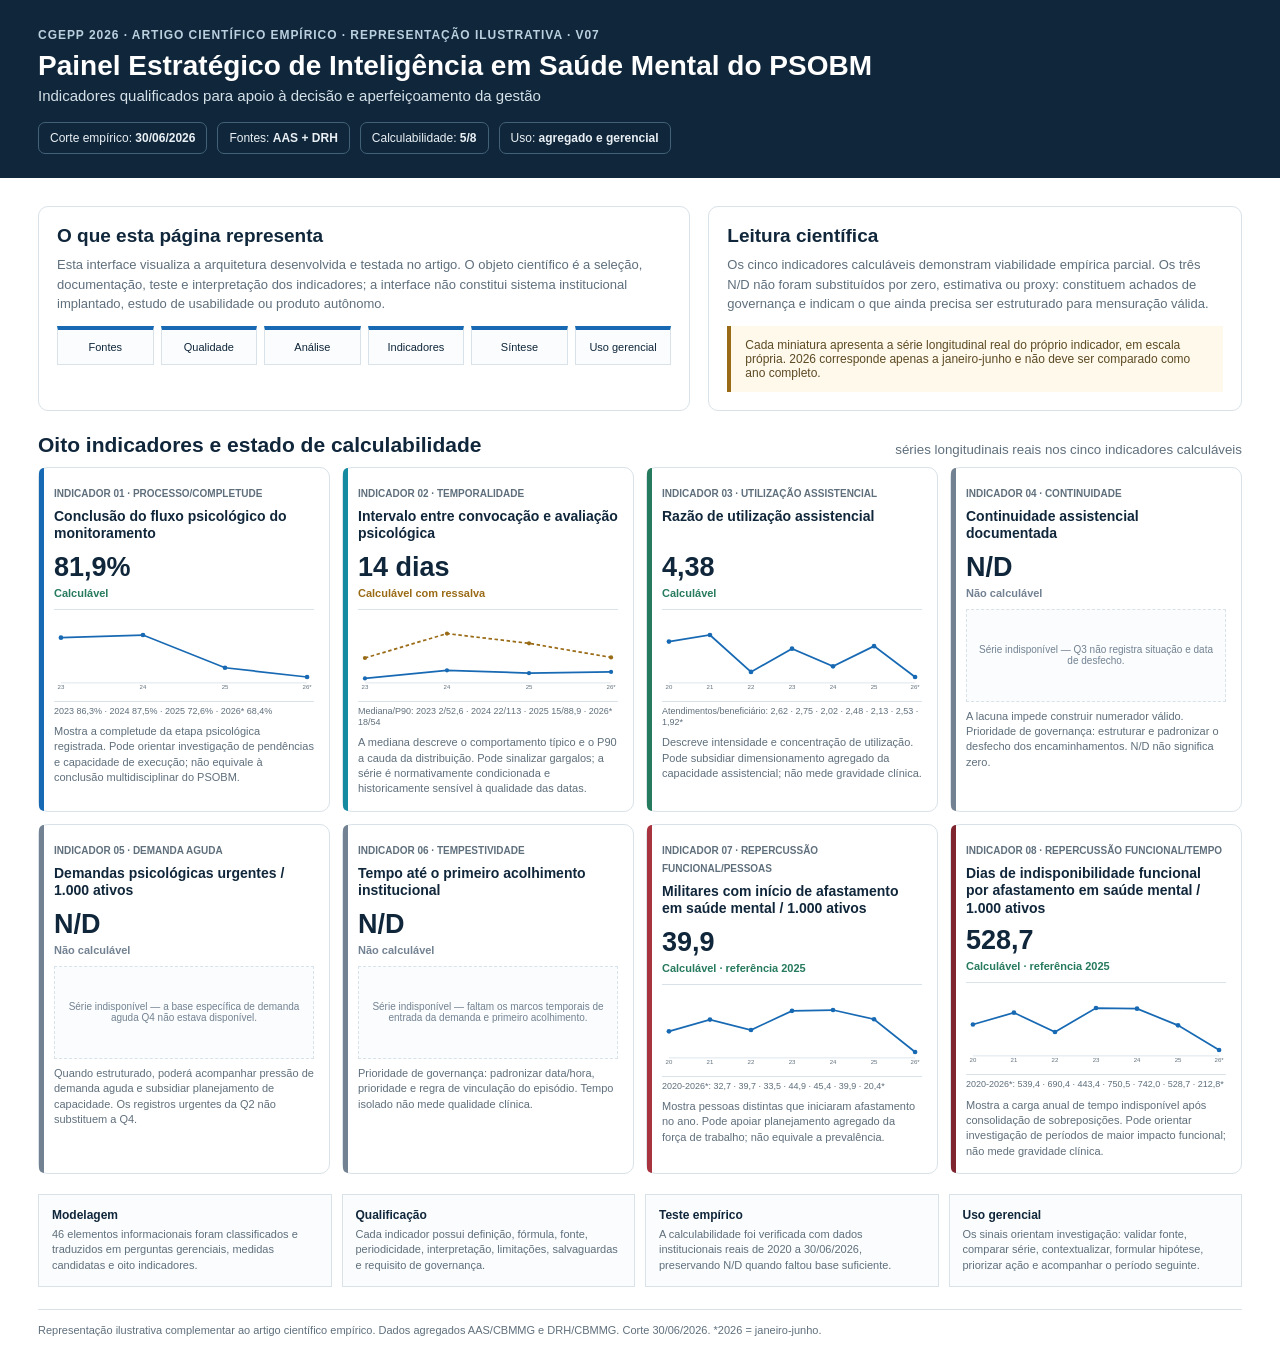
==== v070.html @ f8044063 "Atualiza painel para V07 com séries longitudinais nos cards" ====
<!doctype html>
<html lang="pt-BR">
<head>
<meta charset="utf-8">
<meta name="viewport" content="width=device-width,initial-scale=1">
<meta name="description" content="Representação ilustrativa da modelagem de indicadores qualificados do artigo científico empírico sobre saúde mental do PSOBM.">
<title>Representação ilustrativa - Indicadores qualificados do PSOBM</title>
<style>
:root{--ink:#10263a;--muted:#5f6f7c;--line:#d9e2e8;--bg:#f5f7f9;--card:#fff;--blue:#1769b3;--teal:#168aa1;--green:#267a5d;--red:#a7343f;--burg:#7f2530;--gray:#738292;--amber:#9a6b16}
*{box-sizing:border-box}body{margin:0;font-family:Arial,Helvetica,sans-serif;background:var(--bg);color:#17212b}.wrap{max-width:1580px;margin:0 auto;background:#fff;min-height:100vh}.head{background:var(--ink);color:#fff;padding:28px 38px 24px}.eyebrow{font-size:12px;letter-spacing:.08em;text-transform:uppercase;color:#bad0df;font-weight:700}.head h1{font-size:28px;line-height:1.15;margin:8px 0 5px}.head p{margin:0;color:#d5e1e9;font-size:15px}.meta{display:flex;gap:10px;flex-wrap:wrap;margin-top:18px}.meta span{border:1px solid #426177;border-radius:7px;padding:8px 11px;font-size:12px;color:#e9f0f5}.body{padding:28px 38px 34px}.intro{display:grid;grid-template-columns:1.1fr .9fr;gap:18px;margin-bottom:22px}.box{border:1px solid var(--line);background:#fff;border-radius:10px;padding:18px}.box h2{margin:0 0 8px;color:var(--ink);font-size:19px}.box p{margin:0;color:var(--muted);font-size:13px;line-height:1.5}.flow{display:grid;grid-template-columns:repeat(6,1fr);gap:7px;margin-top:12px}.flow span{border:1px solid var(--line);border-top:4px solid var(--blue);padding:11px 8px;text-align:center;font-size:11px;color:var(--ink);background:#fafcfd}.note{border-left:4px solid var(--amber);background:#fff9ec;padding:12px 14px;font-size:12px;color:#5c4a23;margin-top:12px}.subhead{display:flex;justify-content:space-between;align-items:end;gap:15px;margin:20px 0 10px}.subhead h2{margin:0;font-size:21px;color:var(--ink)}.subhead small{color:var(--muted)}.kpis{display:grid;grid-template-columns:repeat(4,1fr);gap:12px}.kpi{position:relative;border:1px solid var(--line);background:var(--card);border-radius:10px;padding:15px 15px 14px;min-height:305px}.kpi:before{content:"";position:absolute;left:0;top:0;bottom:0;width:5px;border-radius:10px 0 0 10px;background:var(--accent)}.code{font-size:10px;font-weight:700;color:var(--muted)}.kpi h3{font-size:14px;line-height:1.25;color:var(--ink);margin:7px 0 8px;min-height:36px}.value{font-size:27px;font-weight:700;color:var(--ink)}.status{font-size:11px;font-weight:700;margin-top:4px}.ok{color:var(--green)}.res{color:var(--amber)}.nd{color:var(--gray)}.kpi p{font-size:11px;color:var(--muted);line-height:1.4;margin:7px 0 0}.mini{height:93px;margin:10px 0 4px;border-top:1px solid var(--line);border-bottom:1px solid var(--line);padding:7px 0 3px}.mini svg{width:100%;height:78px;display:block}.chart-note{font-size:9px;color:var(--muted);line-height:1.25}.ndbox{height:93px;margin:10px 0 4px;border:1px dashed var(--line);display:flex;align-items:center;justify-content:center;text-align:center;padding:10px;font-size:10px;color:var(--gray);background:#fafcfd}.method{margin-top:20px;display:grid;grid-template-columns:repeat(4,1fr);gap:10px}.method article{border:1px solid var(--line);background:#fafcfd;padding:13px}.method b{display:block;color:var(--ink);font-size:12px}.method p{font-size:11px;color:var(--muted);margin:5px 0 0;line-height:1.4}.footer{margin-top:22px;border-top:1px solid var(--line);padding-top:14px;font-size:11px;color:var(--muted)}
@media(max-width:1100px){.kpis{grid-template-columns:repeat(2,1fr)}}
@media(max-width:900px){.intro{grid-template-columns:1fr}.flow{grid-template-columns:repeat(2,1fr)}.method{grid-template-columns:1fr 1fr}}
@media(max-width:560px){.head,.body{padding-left:18px;padding-right:18px}.kpis,.method{grid-template-columns:1fr}.flow{grid-template-columns:1fr}}
</style>
</head>
<body>
<div class="wrap">
<header class="head">
<div class="eyebrow">CGEPP 2026 · Artigo científico empírico · representação ilustrativa · V07</div>
<h1>Painel Estratégico de Inteligência em Saúde Mental do PSOBM</h1>
<p>Indicadores qualificados para apoio à decisão e aperfeiçoamento da gestão</p>
<div class="meta"><span>Corte empírico: <b>30/06/2026</b></span><span>Fontes: <b>AAS + DRH</b></span><span>Calculabilidade: <b>5/8</b></span><span>Uso: <b>agregado e gerencial</b></span></div>
</header>
<main class="body">
<section class="intro">
<div class="box"><h2>O que esta página representa</h2><p>Esta interface visualiza a arquitetura desenvolvida e testada no artigo. O objeto científico é a seleção, documentação, teste e interpretação dos indicadores; a interface não constitui sistema institucional implantado, estudo de usabilidade ou produto autônomo.</p><div class="flow"><span>Fontes</span><span>Qualidade</span><span>Análise</span><span>Indicadores</span><span>Síntese</span><span>Uso gerencial</span></div></div>
<div class="box"><h2>Leitura científica</h2><p>Os cinco indicadores calculáveis demonstram viabilidade empírica parcial. Os três N/D não foram substituídos por zero, estimativa ou proxy: constituem achados de governança e indicam o que ainda precisa ser estruturado para mensuração válida.</p><div class="note">Cada miniatura apresenta a série longitudinal real do próprio indicador, em escala própria. 2026 corresponde apenas a janeiro-junho e não deve ser comparado como ano completo.</div></div>
</section>
<div class="subhead"><h2>Oito indicadores e estado de calculabilidade</h2><small>séries longitudinais reais nos cinco indicadores calculáveis</small></div>
<section class="kpis">
<article class="kpi" style="--accent:var(--blue)"><span class="code">INDICADOR 01 · PROCESSO/COMPLETUDE</span><h3>Conclusão do fluxo psicológico do monitoramento</h3><div class="value">81,9%</div><div class="status ok">Calculável</div><div class="mini" id="c1"></div><div class="chart-note">2023 86,3% · 2024 87,5% · 2025 72,6% · 2026* 68,4%</div><p>Mostra a completude da etapa psicológica registrada. Pode orientar investigação de pendências e capacidade de execução; não equivale à conclusão multidisciplinar do PSOBM.</p></article>
<article class="kpi" style="--accent:var(--teal)"><span class="code">INDICADOR 02 · TEMPORALIDADE</span><h3>Intervalo entre convocação e avaliação psicológica</h3><div class="value">14 dias</div><div class="status res">Calculável com ressalva</div><div class="mini" id="c2"></div><div class="chart-note">Mediana/P90: 2023 2/52,6 · 2024 22/113 · 2025 15/88,9 · 2026* 18/54</div><p>A mediana descreve o comportamento típico e o P90 a cauda da distribuição. Pode sinalizar gargalos; a série é normativamente condicionada e historicamente sensível à qualidade das datas.</p></article>
<article class="kpi" style="--accent:var(--green)"><span class="code">INDICADOR 03 · UTILIZAÇÃO ASSISTENCIAL</span><h3>Razão de utilização assistencial</h3><div class="value">4,38</div><div class="status ok">Calculável</div><div class="mini" id="c3"></div><div class="chart-note">Atendimentos/beneficiário: 2,62 · 2,75 · 2,02 · 2,48 · 2,13 · 2,53 · 1,92*</div><p>Descreve intensidade e concentração de utilização. Pode subsidiar dimensionamento agregado da capacidade assistencial; não mede gravidade clínica.</p></article>
<article class="kpi" style="--accent:var(--gray)"><span class="code">INDICADOR 04 · CONTINUIDADE</span><h3>Continuidade assistencial documentada</h3><div class="value">N/D</div><div class="status nd">Não calculável</div><div class="ndbox">Série indisponível — Q3 não registra situação e data de desfecho.</div><p>A lacuna impede construir numerador válido. Prioridade de governança: estruturar e padronizar o desfecho dos encaminhamentos. N/D não significa zero.</p></article>
<article class="kpi" style="--accent:var(--gray)"><span class="code">INDICADOR 05 · DEMANDA AGUDA</span><h3>Demandas psicológicas urgentes / 1.000 ativos</h3><div class="value">N/D</div><div class="status nd">Não calculável</div><div class="ndbox">Série indisponível — a base específica de demanda aguda Q4 não estava disponível.</div><p>Quando estruturado, poderá acompanhar pressão de demanda aguda e subsidiar planejamento de capacidade. Os registros urgentes da Q2 não substituem a Q4.</p></article>
<article class="kpi" style="--accent:var(--gray)"><span class="code">INDICADOR 06 · TEMPESTIVIDADE</span><h3>Tempo até o primeiro acolhimento institucional</h3><div class="value">N/D</div><div class="status nd">Não calculável</div><div class="ndbox">Série indisponível — faltam os marcos temporais de entrada da demanda e primeiro acolhimento.</div><p>Prioridade de governança: padronizar data/hora, prioridade e regra de vinculação do episódio. Tempo isolado não mede qualidade clínica.</p></article>
<article class="kpi" style="--accent:var(--red)"><span class="code">INDICADOR 07 · REPERCUSSÃO FUNCIONAL/PESSOAS</span><h3>Militares com início de afastamento em saúde mental / 1.000 ativos</h3><div class="value">39,9</div><div class="status ok">Calculável · referência 2025</div><div class="mini" id="c7"></div><div class="chart-note">2020-2026*: 32,7 · 39,7 · 33,5 · 44,9 · 45,4 · 39,9 · 20,4*</div><p>Mostra pessoas distintas que iniciaram afastamento no ano. Pode apoiar planejamento agregado da força de trabalho; não equivale a prevalência.</p></article>
<article class="kpi" style="--accent:var(--burg)"><span class="code">INDICADOR 08 · REPERCUSSÃO FUNCIONAL/TEMPO</span><h3>Dias de indisponibilidade funcional por afastamento em saúde mental / 1.000 ativos</h3><div class="value">528,7</div><div class="status ok">Calculável · referência 2025</div><div class="mini" id="c8"></div><div class="chart-note">2020-2026*: 539,4 · 690,4 · 443,4 · 750,5 · 742,0 · 528,7 · 212,8*</div><p>Mostra a carga anual de tempo indisponível após consolidação de sobreposições. Pode orientar investigação de períodos de maior impacto funcional; não mede gravidade clínica.</p></article>
</section>
<section class="method">
<article><b>Modelagem</b><p>46 elementos informacionais foram classificados e traduzidos em perguntas gerenciais, medidas candidatas e oito indicadores.</p></article>
<article><b>Qualificação</b><p>Cada indicador possui definição, fórmula, fonte, periodicidade, interpretação, limitações, salvaguardas e requisito de governança.</p></article>
<article><b>Teste empírico</b><p>A calculabilidade foi verificada com dados institucionais reais de 2020 a 30/06/2026, preservando N/D quando faltou base suficiente.</p></article>
<article><b>Uso gerencial</b><p>Os sinais orientam investigação: validar fonte, comparar série, contextualizar, formular hipótese, priorizar ação e acompanhar o período seguinte.</p></article>
</section>
<div class="footer">Representação ilustrativa complementar ao artigo científico empírico. Dados agregados AAS/CBMMG e DRH/CBMMG. Corte 30/06/2026. *2026 = janeiro-junho.</div>
</main>
</div>
<script>
function svgEl(n,a){const e=document.createElementNS('http://www.w3.org/2000/svg',n);Object.entries(a||{}).forEach(([k,v])=>e.setAttribute(k,v));return e}
function lineChart(id,labels,values){const host=document.getElementById(id),w=300,h=78,p=8;const svg=svgEl('svg',{viewBox:`0 0 ${w} ${h}`,role:'img','aria-label':'Série longitudinal'});let mn=Math.min(...values),mx=Math.max(...values);if(mn===mx){mn-=1;mx+=1}const pad=(mx-mn)*.14;mn-=pad;mx+=pad;const X=i=>p+i*(w-2*p)/(values.length-1),Y=v=>h-p-(v-mn)*(h-2*p)/(mx-mn);svg.appendChild(svgEl('line',{x1:p,y1:h-p,x2:w-p,y2:h-p,stroke:'#d9e2e8','stroke-width':'1'}));const pts=values.map((v,i)=>`${X(i)},${Y(v)}`).join(' ');svg.appendChild(svgEl('polyline',{points:pts,fill:'none',stroke:'#1769b3','stroke-width':'2'}));values.forEach((v,i)=>svg.appendChild(svgEl('circle',{cx:X(i),cy:Y(v),r:'2.7',fill:'#1769b3'})));labels.forEach((l,i)=>{const t=svgEl('text',{x:X(i),y:h-0.5,'text-anchor':'middle','font-size':'7',fill:'#5f6f7c'});t.textContent=l;svg.appendChild(t)});host.appendChild(svg)}
function dualChart(id,labels,a,b){const host=document.getElementById(id),w=300,h=78,p=8,all=[...a,...b];let mn=Math.min(...all),mx=Math.max(...all);const pad=(mx-mn)*.1;mn-=pad;mx+=pad;const X=i=>p+i*(w-2*p)/(a.length-1),Y=v=>h-p-(v-mn)*(h-2*p)/(mx-mn);const svg=svgEl('svg',{viewBox:`0 0 ${w} ${h}`,role:'img','aria-label':'Mediana e P90'});svg.appendChild(svgEl('line',{x1:p,y1:h-p,x2:w-p,y2:h-p,stroke:'#d9e2e8','stroke-width':'1'}));const draw=(vals,stroke,dash)=>{const pts=vals.map((v,i)=>`${X(i)},${Y(v)}`).join(' ');const pl=svgEl('polyline',{points:pts,fill:'none',stroke,'stroke-width':'2'});if(dash)pl.setAttribute('stroke-dasharray','4 3');svg.appendChild(pl);vals.forEach((v,i)=>svg.appendChild(svgEl('circle',{cx:X(i),cy:Y(v),r:'2.4',fill:stroke})))};draw(a,'#1769b3',false);draw(b,'#9a6b16',true);labels.forEach((l,i)=>{const t=svgEl('text',{x:X(i),y:h-0.5,'text-anchor':'middle','font-size':'7',fill:'#5f6f7c'});t.textContent=l;svg.appendChild(t)});host.appendChild(svg)}
lineChart('c1',['23','24','25','26*'],[86.3,87.5,72.6,68.4]);
dualChart('c2',['23','24','25','26*'],[2,22,15,18],[52.6,113,88.9,54]);
lineChart('c3',['20','21','22','23','24','25','26*'],[2.62,2.75,2.02,2.48,2.13,2.53,1.92]);
lineChart('c7',['20','21','22','23','24','25','26*'],[32.7,39.7,33.5,44.9,45.4,39.9,20.4]);
lineChart('c8',['20','21','22','23','24','25','26*'],[539.4,690.4,443.4,750.5,742.0,528.7,212.8]);
</script>
</body>
</html>
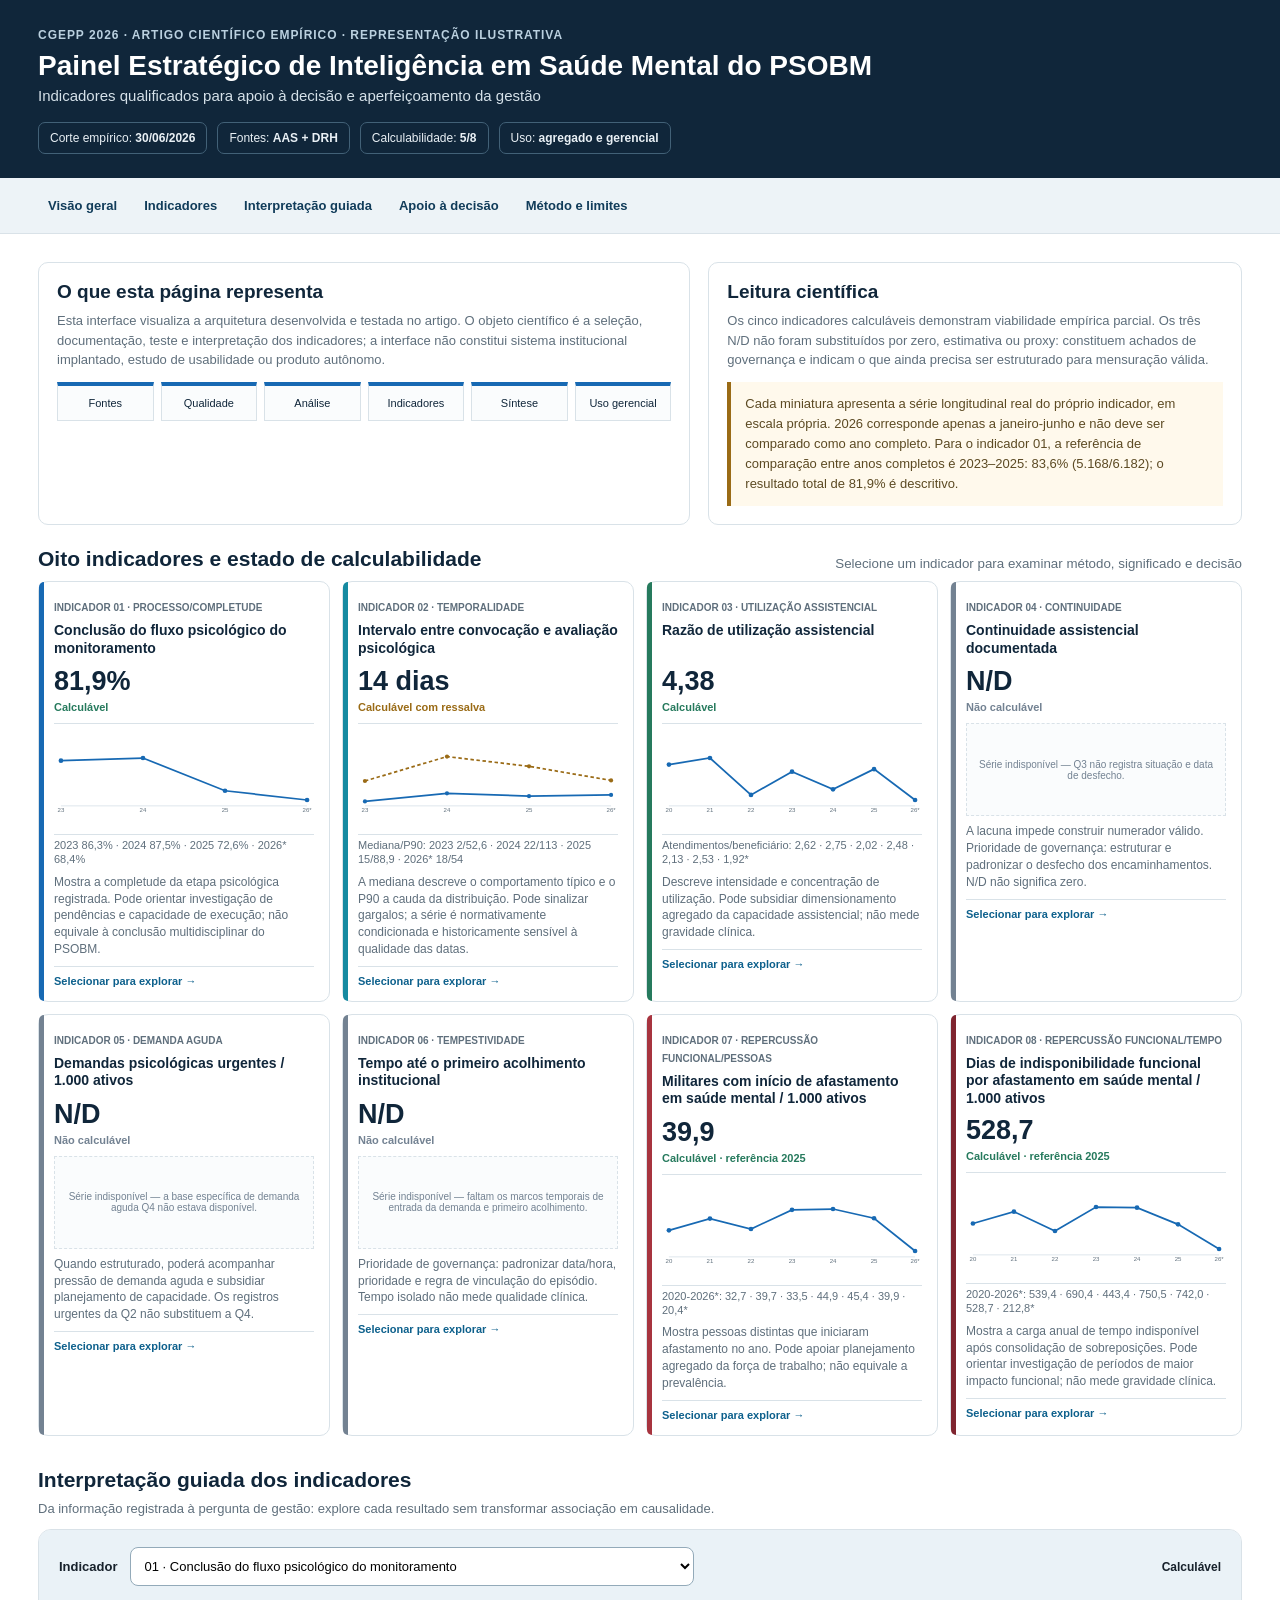
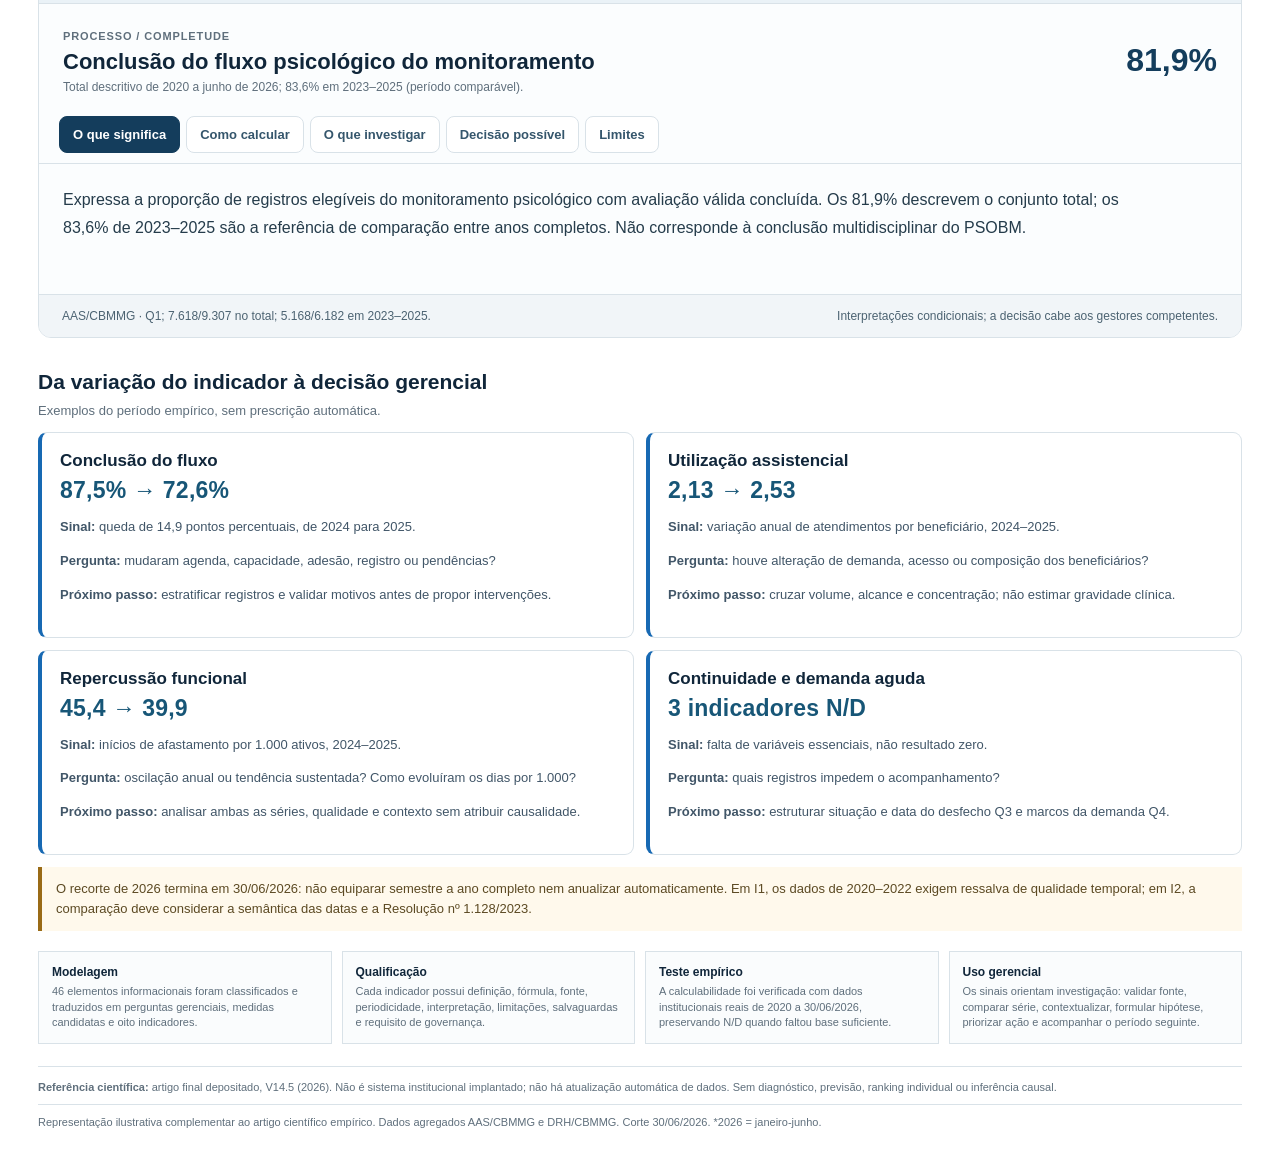
==== commit 8ef865ec: "Hotfix painel V07: leitura guiada e cenários alinhados ao TCC final V14.5" ====
--- a/v070.html
+++ b/v070.html
@@ -3,6 +3,7 @@
 <head>
 <meta charset="utf-8">
 <meta name="viewport" content="width=device-width,initial-scale=1">
+<meta name="color-scheme" content="light">
 <meta name="description" content="Representação ilustrativa da modelagem de indicadores qualificados do artigo científico empírico sobre saúde mental do PSOBM.">
 <title>Representação ilustrativa - Indicadores qualificados do PSOBM</title>
 <style>
@@ -11,39 +12,62 @@
 @media(max-width:1100px){.kpis{grid-template-columns:repeat(2,1fr)}}
 @media(max-width:900px){.intro{grid-template-columns:1fr}.flow{grid-template-columns:repeat(2,1fr)}.method{grid-template-columns:1fr 1fr}}
 @media(max-width:560px){.head,.body{padding-left:18px;padding-right:18px}.kpis,.method{grid-template-columns:1fr}.flow{grid-template-columns:1fr}}
+
+
+html{scroll-behavior:smooth}*:focus-visible{outline:3px solid #df902a;outline-offset:3px}.skip{position:absolute;top:-80px;left:10px;background:white;color:#10263a;padding:10px;z-index:20}.skip:focus{top:8px}.quick-nav{display:flex;flex-wrap:wrap;gap:7px;padding:12px 38px;border-bottom:1px solid var(--line);background:#edf3f7;position:sticky;top:0;z-index:5}.quick-nav a{color:#113c5a;text-decoration:none;font-size:13px;font-weight:700;border-radius:7px;padding:8px 10px}.quick-nav a:hover,.quick-nav a:focus{background:#d5e7f2}section[id],.subhead[id]{scroll-margin-top:80px}.kpi-interactive{cursor:pointer;transition:transform .16s,border-color .16s,box-shadow .16s}.kpi-interactive:hover,.kpi-interactive:focus{border-color:#2b6e9d;box-shadow:0 5px 18px #10263a18;transform:translateY(-2px)}.kpi-interactive:after{content:"Selecionar para explorar →";display:block;margin-top:8px;padding-top:8px;border-top:1px solid var(--line);font-size:11px;color:#0d608c;font-weight:700}.explore-lead{color:var(--muted);font-size:13px;line-height:1.6;margin:7px 0 0}.explore,.decision{margin-top:32px}.explore-shell{border:1px solid var(--line);border-radius:13px;background:#fbfdfe;overflow:hidden}.explore-tools{display:flex;gap:12px;align-items:center;flex-wrap:wrap;padding:17px 20px;background:#eaf2f7;border-bottom:1px solid var(--line)}.explore-tools label{font-weight:700;font-size:13px}.explore-tools select{padding:10px;border:1px solid #93aab9;border-radius:8px;background:#fff;max-width:100%;font:inherit;font-size:13px;min-width:250px}.explore-status{font-size:12px;font-weight:700;margin-left:auto}.explore-value{display:flex;justify-content:space-between;gap:20px;align-items:center;padding:22px 24px}.explore-value h3{font-size:22px;margin:5px 0 5px;color:var(--ink)}.explore-value p{font-size:12px;color:var(--muted);margin:0}.explore-value strong{font-size:32px;color:#143d5c;white-space:nowrap}.overline{text-transform:uppercase;letter-spacing:.08em;font-size:11px;color:#5f6f7c;font-weight:700}.tabs{display:flex;flex-wrap:wrap;gap:6px;padding:0 20px 10px;border-bottom:1px solid var(--line)}.tabs button{border:1px solid var(--line);padding:10px 13px;border-radius:8px;background:white;color:#35566c;cursor:pointer;font-size:13px;font-weight:700}.tabs button[aria-selected="true"]{background:#143d5c;color:white;border-color:#143d5c}.explain-body{font-size:16px;line-height:1.7;color:#253c4b;padding:22px 24px;min-height:130px;max-width:1150px}.explain-body p{margin:0}.explore-bottom{display:flex;justify-content:space-between;gap:18px;padding:14px 23px;background:#f1f5f8;border-top:1px solid var(--line);font-size:12px;color:#4c6372}.decision-grid{display:grid;grid-template-columns:repeat(2,minmax(0,1fr));gap:12px}.decision-grid article{background:#fff;border:1px solid var(--line);border-left:4px solid #1769b3;border-radius:9px;padding:18px}.decision-grid h3{margin:0 0 6px;color:var(--ink);font-size:17px}.decision-grid p{font-size:13px;line-height:1.6;color:#415668}.decision-delta{color:#175677;font-size:23px;font-weight:800;letter-spacing:.01em}.footer hr{border:0;border-top:1px solid var(--line);margin:11px 0}.chart-note{font-size:11px}.kpi p{font-size:12px}.mini{height:112px}.mini svg{height:96px}.note{font-size:13px;line-height:1.55}@media(max-width:900px){.decision-grid{grid-template-columns:1fr}}@media(max-width:560px){.quick-nav{padding:9px 15px}.quick-nav a{font-size:11px;padding:6px}.explore-value{display:block}.explore-value strong{display:block;margin-top:13px}.explore-tools select{min-width:0;width:100%}.explore-status{margin-left:0}.tabs{padding:8px}.tabs button{font-size:12px;padding:8px}.explore-bottom{display:block}.explore-bottom span{display:block;margin:5px 0}}@media print{.quick-nav,.skip,.explore-tools select,.tabs,.kpi-interactive:after{display:none!important}.wrap{max-width:none}.head,.body{padding:14px}.kpis{grid-template-columns:repeat(2,1fr)}.kpi{break-inside:avoid;min-height:230px}.decision-grid{grid-template-columns:repeat(2,1fr)}.decision article{break-inside:avoid}.explore-shell{break-inside:avoid}body{background:white}.head{-webkit-print-color-adjust:exact;print-color-adjust:exact}}
 </style>
 </head>
 <body>
+<a class="skip" href="#indicadores">Ir aos indicadores</a>
 <div class="wrap">
 <header class="head">
-<div class="eyebrow">CGEPP 2026 · Artigo científico empírico · representação ilustrativa · V07</div>
+<div class="eyebrow">CGEPP 2026 · Artigo científico empírico · representação ilustrativa </div>
 <h1>Painel Estratégico de Inteligência em Saúde Mental do PSOBM</h1>
 <p>Indicadores qualificados para apoio à decisão e aperfeiçoamento da gestão</p>
 <div class="meta"><span>Corte empírico: <b>30/06/2026</b></span><span>Fontes: <b>AAS + DRH</b></span><span>Calculabilidade: <b>5/8</b></span><span>Uso: <b>agregado e gerencial</b></span></div>
 </header>
+<nav class="quick-nav" aria-label="Navegação da página"><a href="#visao">Visão geral</a><a href="#indicadores">Indicadores</a><a href="#explorar">Interpretação guiada</a><a href="#decisao">Apoio à decisão</a><a href="#metodologia">Método e limites</a></nav>
 <main class="body">
-<section class="intro">
+<section class="intro" id="visao">
 <div class="box"><h2>O que esta página representa</h2><p>Esta interface visualiza a arquitetura desenvolvida e testada no artigo. O objeto científico é a seleção, documentação, teste e interpretação dos indicadores; a interface não constitui sistema institucional implantado, estudo de usabilidade ou produto autônomo.</p><div class="flow"><span>Fontes</span><span>Qualidade</span><span>Análise</span><span>Indicadores</span><span>Síntese</span><span>Uso gerencial</span></div></div>
-<div class="box"><h2>Leitura científica</h2><p>Os cinco indicadores calculáveis demonstram viabilidade empírica parcial. Os três N/D não foram substituídos por zero, estimativa ou proxy: constituem achados de governança e indicam o que ainda precisa ser estruturado para mensuração válida.</p><div class="note">Cada miniatura apresenta a série longitudinal real do próprio indicador, em escala própria. 2026 corresponde apenas a janeiro-junho e não deve ser comparado como ano completo.</div></div>
+<div class="box"><h2>Leitura científica</h2><p>Os cinco indicadores calculáveis demonstram viabilidade empírica parcial. Os três N/D não foram substituídos por zero, estimativa ou proxy: constituem achados de governança e indicam o que ainda precisa ser estruturado para mensuração válida.</p><div class="note">Cada miniatura apresenta a série longitudinal real do próprio indicador, em escala própria. 2026 corresponde apenas a janeiro-junho e não deve ser comparado como ano completo. Para o indicador 01, a referência de comparação entre anos completos é 2023–2025: 83,6% (5.168/6.182); o resultado total de 81,9% é descritivo.</div></div>
 </section>
-<div class="subhead"><h2>Oito indicadores e estado de calculabilidade</h2><small>séries longitudinais reais nos cinco indicadores calculáveis</small></div>
+<div class="subhead" id="indicadores"><h2>Oito indicadores e estado de calculabilidade</h2><small>Selecione um indicador para examinar método, significado e decisão</small></div>
 <section class="kpis">
-<article class="kpi" style="--accent:var(--blue)"><span class="code">INDICADOR 01 · PROCESSO/COMPLETUDE</span><h3>Conclusão do fluxo psicológico do monitoramento</h3><div class="value">81,9%</div><div class="status ok">Calculável</div><div class="mini" id="c1"></div><div class="chart-note">2023 86,3% · 2024 87,5% · 2025 72,6% · 2026* 68,4%</div><p>Mostra a completude da etapa psicológica registrada. Pode orientar investigação de pendências e capacidade de execução; não equivale à conclusão multidisciplinar do PSOBM.</p></article>
-<article class="kpi" style="--accent:var(--teal)"><span class="code">INDICADOR 02 · TEMPORALIDADE</span><h3>Intervalo entre convocação e avaliação psicológica</h3><div class="value">14 dias</div><div class="status res">Calculável com ressalva</div><div class="mini" id="c2"></div><div class="chart-note">Mediana/P90: 2023 2/52,6 · 2024 22/113 · 2025 15/88,9 · 2026* 18/54</div><p>A mediana descreve o comportamento típico e o P90 a cauda da distribuição. Pode sinalizar gargalos; a série é normativamente condicionada e historicamente sensível à qualidade das datas.</p></article>
-<article class="kpi" style="--accent:var(--green)"><span class="code">INDICADOR 03 · UTILIZAÇÃO ASSISTENCIAL</span><h3>Razão de utilização assistencial</h3><div class="value">4,38</div><div class="status ok">Calculável</div><div class="mini" id="c3"></div><div class="chart-note">Atendimentos/beneficiário: 2,62 · 2,75 · 2,02 · 2,48 · 2,13 · 2,53 · 1,92*</div><p>Descreve intensidade e concentração de utilização. Pode subsidiar dimensionamento agregado da capacidade assistencial; não mede gravidade clínica.</p></article>
-<article class="kpi" style="--accent:var(--gray)"><span class="code">INDICADOR 04 · CONTINUIDADE</span><h3>Continuidade assistencial documentada</h3><div class="value">N/D</div><div class="status nd">Não calculável</div><div class="ndbox">Série indisponível — Q3 não registra situação e data de desfecho.</div><p>A lacuna impede construir numerador válido. Prioridade de governança: estruturar e padronizar o desfecho dos encaminhamentos. N/D não significa zero.</p></article>
-<article class="kpi" style="--accent:var(--gray)"><span class="code">INDICADOR 05 · DEMANDA AGUDA</span><h3>Demandas psicológicas urgentes / 1.000 ativos</h3><div class="value">N/D</div><div class="status nd">Não calculável</div><div class="ndbox">Série indisponível — a base específica de demanda aguda Q4 não estava disponível.</div><p>Quando estruturado, poderá acompanhar pressão de demanda aguda e subsidiar planejamento de capacidade. Os registros urgentes da Q2 não substituem a Q4.</p></article>
-<article class="kpi" style="--accent:var(--gray)"><span class="code">INDICADOR 06 · TEMPESTIVIDADE</span><h3>Tempo até o primeiro acolhimento institucional</h3><div class="value">N/D</div><div class="status nd">Não calculável</div><div class="ndbox">Série indisponível — faltam os marcos temporais de entrada da demanda e primeiro acolhimento.</div><p>Prioridade de governança: padronizar data/hora, prioridade e regra de vinculação do episódio. Tempo isolado não mede qualidade clínica.</p></article>
-<article class="kpi" style="--accent:var(--red)"><span class="code">INDICADOR 07 · REPERCUSSÃO FUNCIONAL/PESSOAS</span><h3>Militares com início de afastamento em saúde mental / 1.000 ativos</h3><div class="value">39,9</div><div class="status ok">Calculável · referência 2025</div><div class="mini" id="c7"></div><div class="chart-note">2020-2026*: 32,7 · 39,7 · 33,5 · 44,9 · 45,4 · 39,9 · 20,4*</div><p>Mostra pessoas distintas que iniciaram afastamento no ano. Pode apoiar planejamento agregado da força de trabalho; não equivale a prevalência.</p></article>
-<article class="kpi" style="--accent:var(--burg)"><span class="code">INDICADOR 08 · REPERCUSSÃO FUNCIONAL/TEMPO</span><h3>Dias de indisponibilidade funcional por afastamento em saúde mental / 1.000 ativos</h3><div class="value">528,7</div><div class="status ok">Calculável · referência 2025</div><div class="mini" id="c8"></div><div class="chart-note">2020-2026*: 539,4 · 690,4 · 443,4 · 750,5 · 742,0 · 528,7 · 212,8*</div><p>Mostra a carga anual de tempo indisponível após consolidação de sobreposições. Pode orientar investigação de períodos de maior impacto funcional; não mede gravidade clínica.</p></article>
+<article class="kpi kpi-interactive" role="button" tabindex="0" aria-label="Explorar indicador 1" data-indicator="1" style="--accent:var(--blue)"><span class="code">INDICADOR 01 · PROCESSO/COMPLETUDE</span><h3>Conclusão do fluxo psicológico do monitoramento</h3><div class="value">81,9%</div><div class="status ok">Calculável</div><div class="mini" id="c1"></div><div class="chart-note">2023 86,3% · 2024 87,5% · 2025 72,6% · 2026* 68,4%</div><p>Mostra a completude da etapa psicológica registrada. Pode orientar investigação de pendências e capacidade de execução; não equivale à conclusão multidisciplinar do PSOBM.</p></article>
+<article class="kpi kpi-interactive" role="button" tabindex="0" aria-label="Explorar indicador 2" data-indicator="2" style="--accent:var(--teal)"><span class="code">INDICADOR 02 · TEMPORALIDADE</span><h3>Intervalo entre convocação e avaliação psicológica</h3><div class="value">14 dias</div><div class="status res">Calculável com ressalva</div><div class="mini" id="c2"></div><div class="chart-note">Mediana/P90: 2023 2/52,6 · 2024 22/113 · 2025 15/88,9 · 2026* 18/54</div><p>A mediana descreve o comportamento típico e o P90 a cauda da distribuição. Pode sinalizar gargalos; a série é normativamente condicionada e historicamente sensível à qualidade das datas.</p></article>
+<article class="kpi kpi-interactive" role="button" tabindex="0" aria-label="Explorar indicador 3" data-indicator="3" style="--accent:var(--green)"><span class="code">INDICADOR 03 · UTILIZAÇÃO ASSISTENCIAL</span><h3>Razão de utilização assistencial</h3><div class="value">4,38</div><div class="status ok">Calculável</div><div class="mini" id="c3"></div><div class="chart-note">Atendimentos/beneficiário: 2,62 · 2,75 · 2,02 · 2,48 · 2,13 · 2,53 · 1,92*</div><p>Descreve intensidade e concentração de utilização. Pode subsidiar dimensionamento agregado da capacidade assistencial; não mede gravidade clínica.</p></article>
+<article class="kpi kpi-interactive" role="button" tabindex="0" aria-label="Explorar indicador 4" data-indicator="4" style="--accent:var(--gray)"><span class="code">INDICADOR 04 · CONTINUIDADE</span><h3>Continuidade assistencial documentada</h3><div class="value">N/D</div><div class="status nd">Não calculável</div><div class="ndbox">Série indisponível — Q3 não registra situação e data de desfecho.</div><p>A lacuna impede construir numerador válido. Prioridade de governança: estruturar e padronizar o desfecho dos encaminhamentos. N/D não significa zero.</p></article>
+<article class="kpi kpi-interactive" role="button" tabindex="0" aria-label="Explorar indicador 5" data-indicator="5" style="--accent:var(--gray)"><span class="code">INDICADOR 05 · DEMANDA AGUDA</span><h3>Demandas psicológicas urgentes / 1.000 ativos</h3><div class="value">N/D</div><div class="status nd">Não calculável</div><div class="ndbox">Série indisponível — a base específica de demanda aguda Q4 não estava disponível.</div><p>Quando estruturado, poderá acompanhar pressão de demanda aguda e subsidiar planejamento de capacidade. Os registros urgentes da Q2 não substituem a Q4.</p></article>
+<article class="kpi kpi-interactive" role="button" tabindex="0" aria-label="Explorar indicador 6" data-indicator="6" style="--accent:var(--gray)"><span class="code">INDICADOR 06 · TEMPESTIVIDADE</span><h3>Tempo até o primeiro acolhimento institucional</h3><div class="value">N/D</div><div class="status nd">Não calculável</div><div class="ndbox">Série indisponível — faltam os marcos temporais de entrada da demanda e primeiro acolhimento.</div><p>Prioridade de governança: padronizar data/hora, prioridade e regra de vinculação do episódio. Tempo isolado não mede qualidade clínica.</p></article>
+<article class="kpi kpi-interactive" role="button" tabindex="0" aria-label="Explorar indicador 7" data-indicator="7" style="--accent:var(--red)"><span class="code">INDICADOR 07 · REPERCUSSÃO FUNCIONAL/PESSOAS</span><h3>Militares com início de afastamento em saúde mental / 1.000 ativos</h3><div class="value">39,9</div><div class="status ok">Calculável · referência 2025</div><div class="mini" id="c7"></div><div class="chart-note">2020-2026*: 32,7 · 39,7 · 33,5 · 44,9 · 45,4 · 39,9 · 20,4*</div><p>Mostra pessoas distintas que iniciaram afastamento no ano. Pode apoiar planejamento agregado da força de trabalho; não equivale a prevalência.</p></article>
+<article class="kpi kpi-interactive" role="button" tabindex="0" aria-label="Explorar indicador 8" data-indicator="8" style="--accent:var(--burg)"><span class="code">INDICADOR 08 · REPERCUSSÃO FUNCIONAL/TEMPO</span><h3>Dias de indisponibilidade funcional por afastamento em saúde mental / 1.000 ativos</h3><div class="value">528,7</div><div class="status ok">Calculável · referência 2025</div><div class="mini" id="c8"></div><div class="chart-note">2020-2026*: 539,4 · 690,4 · 443,4 · 750,5 · 742,0 · 528,7 · 212,8*</div><p>Mostra a carga anual de tempo indisponível após consolidação de sobreposições. Pode orientar investigação de períodos de maior impacto funcional; não mede gravidade clínica.</p></article>
 </section>
-<section class="method">
+<section class="explore" id="explorar" aria-labelledby="exploreTitle">
+<div class="subhead"><div><h2 id="exploreTitle">Interpretação guiada dos indicadores</h2><p class="explore-lead">Da informação registrada à pergunta de gestão: explore cada resultado sem transformar associação em causalidade.</p></div></div>
+<div class="explore-shell">
+<div class="explore-tools"><label for="selIndicador">Indicador</label><select id="selIndicador" aria-label="Escolher indicador"></select><div class="explore-status" id="exploreStatus"></div></div>
+<div class="explore-value"><div><span class="overline" id="exploreGroup">Dimensão</span><h3 id="exploreName">Indicador</h3><p id="explorePeriod"></p></div><strong id="exploreNumber" aria-live="polite"></strong></div>
+<div class="tabs" role="tablist" aria-label="Dimensões da interpretação"><button type="button" role="tab" aria-selected="true" aria-controls="explainBody" data-section="meaning" id="tab-meaning">O que significa</button><button type="button" role="tab" aria-selected="false" aria-controls="explainBody" data-section="formula" id="tab-formula">Como calcular</button><button type="button" role="tab" aria-selected="false" aria-controls="explainBody" data-section="investigate" id="tab-investigate">O que investigar</button><button type="button" role="tab" aria-selected="false" aria-controls="explainBody" data-section="action" id="tab-action">Decisão possível</button><button type="button" role="tab" aria-selected="false" aria-controls="explainBody" data-section="limits" id="tab-limits">Limites</button></div>
+<div class="explain-body" id="explainBody" role="tabpanel" aria-labelledby="tab-meaning" tabindex="0" aria-live="polite"></div>
+<div class="explore-bottom"><span id="exploreSource"></span><span>Interpretações condicionais; a decisão cabe aos gestores competentes.</span></div>
+</div>
+</section>
+<section id="decisao" class="decision" aria-labelledby="decisionTitle">
+<div class="subhead"><div><h2 id="decisionTitle">Da variação do indicador à decisão gerencial</h2><p class="explore-lead">Exemplos do período empírico, sem prescrição automática.</p></div></div>
+<div class="decision-grid"><article><h3>Conclusão do fluxo</h3><div class="decision-delta">87,5% → 72,6%</div><p><b>Sinal:</b> queda de 14,9 pontos percentuais, de 2024 para 2025.</p><p><b>Pergunta:</b> mudaram agenda, capacidade, adesão, registro ou pendências?</p><p><b>Próximo passo:</b> estratificar registros e validar motivos antes de propor intervenções.</p></article>
+<article><h3>Utilização assistencial</h3><div class="decision-delta">2,13 → 2,53</div><p><b>Sinal:</b> variação anual de atendimentos por beneficiário, 2024–2025.</p><p><b>Pergunta:</b> houve alteração de demanda, acesso ou composição dos beneficiários?</p><p><b>Próximo passo:</b> cruzar volume, alcance e concentração; não estimar gravidade clínica.</p></article>
+<article><h3>Repercussão funcional</h3><div class="decision-delta">45,4 → 39,9</div><p><b>Sinal:</b> inícios de afastamento por 1.000 ativos, 2024–2025.</p><p><b>Pergunta:</b> oscilação anual ou tendência sustentada? Como evoluíram os dias por 1.000?</p><p><b>Próximo passo:</b> analisar ambas as séries, qualidade e contexto sem atribuir causalidade.</p></article>
+<article><h3>Continuidade e demanda aguda</h3><div class="decision-delta">3 indicadores N/D</div><p><b>Sinal:</b> falta de variáveis essenciais, não resultado zero.</p><p><b>Pergunta:</b> quais registros impedem o acompanhamento?</p><p><b>Próximo passo:</b> estruturar situação e data do desfecho Q3 e marcos da demanda Q4.</p></article></div>
+<div class="note" role="note">O recorte de 2026 termina em 30/06/2026: não equiparar semestre a ano completo nem anualizar automaticamente. Em I1, os dados de 2020–2022 exigem ressalva de qualidade temporal; em I2, a comparação deve considerar a semântica das datas e a Resolução nº 1.128/2023.</div>
+</section>
+<section class="method" id="metodologia">
 <article><b>Modelagem</b><p>46 elementos informacionais foram classificados e traduzidos em perguntas gerenciais, medidas candidatas e oito indicadores.</p></article>
 <article><b>Qualificação</b><p>Cada indicador possui definição, fórmula, fonte, periodicidade, interpretação, limitações, salvaguardas e requisito de governança.</p></article>
 <article><b>Teste empírico</b><p>A calculabilidade foi verificada com dados institucionais reais de 2020 a 30/06/2026, preservando N/D quando faltou base suficiente.</p></article>
 <article><b>Uso gerencial</b><p>Os sinais orientam investigação: validar fonte, comparar série, contextualizar, formular hipótese, priorizar ação e acompanhar o período seguinte.</p></article>
 </section>
-<div class="footer">Representação ilustrativa complementar ao artigo científico empírico. Dados agregados AAS/CBMMG e DRH/CBMMG. Corte 30/06/2026. *2026 = janeiro-junho.</div>
+<div class="footer"><strong>Referência científica:</strong> artigo final depositado, V14.5 (2026). Não é sistema institucional implantado; não há atualização automática de dados. Sem diagnóstico, previsão, ranking individual ou inferência causal.<hr>Representação ilustrativa complementar ao artigo científico empírico. Dados agregados AAS/CBMMG e DRH/CBMMG. Corte 30/06/2026. *2026 = janeiro-junho.</div>
 </main>
 </div>
 <script>
@@ -55,6 +79,46 @@
 lineChart('c3',['20','21','22','23','24','25','26*'],[2.62,2.75,2.02,2.48,2.13,2.53,1.92]);
 lineChart('c7',['20','21','22','23','24','25','26*'],[32.7,39.7,33.5,44.9,45.4,39.9,20.4]);
 lineChart('c8',['20','21','22','23','24','25','26*'],[539.4,690.4,443.4,750.5,742.0,528.7,212.8]);
+
+const FICHAS=[
+{n:1,grupo:"Processo / completude",titulo:"Conclusão do fluxo psicológico do monitoramento",valor:"81,9%",periodo:"Total descritivo de 2020 a junho de 2026; 83,6% em 2023–2025 (período comparável).",fonte:"AAS/CBMMG · Q1; 7.618/9.307 no total; 5.168/6.182 em 2023–2025.",estado:"Calculável",meaning:"Expressa a proporção de registros elegíveis do monitoramento psicológico com avaliação válida concluída. Os 81,9% descrevem o conjunto total; os 83,6% de 2023–2025 são a referência de comparação entre anos completos. Não corresponde à conclusão multidisciplinar do PSOBM.",formula:"Registros concluídos com avaliação válida ÷ registros elegíveis × 100. Exemplo global: 7.618 ÷ 9.307 × 100 = 81,9%. Os 987 registros de 2020–2022 aparecem como concluídos, padrão que exige ressalva histórica.",investigate:"Queda de 87,5% em 2024 para 72,6% em 2025: verificar agenda, capacidade de atendimento, adesão, pendências, critérios de elegibilidade e qualidade das datas. O valor de 2026 pode estar afetado pelo corte temporal.",action:"Examinar pendências e capacidade de execução, propor melhoria do fluxo de monitoramento e acompanhar períodos subsequentes após controlar a qualidade do registro.",limits:"Não equivale a qualidade clínica, diagnóstico, conclusão multidisciplinar ou desempenho individual. Comparações de 2020–2022 exigem ressalva; 2026 é parcial."},
+{n:2,grupo:"Temporalidade / monitoramento",titulo:"Intervalo entre convocação e avaliação psicológica",valor:"14 dias",periodo:"Mediana total; média de 32,2 dias e P90 de 79,0 dias.",fonte:"AAS/CBMMG · Q1; registros concluídos com ambas as datas válidas.",estado:"Calculável com ressalva",meaning:"A mediana de 14 dias divide a distribuição observada ao meio; o P90 de 79 dias mostra a cauda dos intervalos. A média de 32,2 dias é afetada por intervalos longos. A leitura normativa é contextual: menor tempo não é automaticamente melhor.",formula:"Para cada registro elegível, intervalo = data da avaliação − data da convocação, em dias (não negativo). Resumir os intervalos válidos por média, mediana e percentil 90; não estimar mediana por total de dias ÷ total de casos.",investigate:"Comparar a distribuição de 2023 em diante, auditar semântica das datas, zeros históricos e remarcações. A Resolução nº 1.128/2023 prevê antecedência mínima de 15 dias na convocação, mas a série não comprova conformidade isoladamente.",action:"Auditar os marcos temporais e investigar concentração de intervalos prolongados antes de revisar rotinas de convocação ou capacidade.",limits:"2020–2022 tiveram 97,0% de intervalos iguais a zero entre registros concluídos; faltou data de avaliação em 13,7% da Q1. Não usar o indicador sozinho como taxa de conformidade ou qualidade clínica."},
+{n:3,grupo:"Utilização assistencial",titulo:"Razão de utilização assistencial",valor:"4,38",periodo:"Global 2020–junho/2026; mediana individual 2 e P90 8 atendimentos.",fonte:"AAS/CBMMG · Q2; 37.604 atendimentos válidos / 8.579 beneficiários distintos.",estado:"Calculável",meaning:"Em todo o período, a razão foi de 4,38 atendimentos por beneficiário único. Isso expressa utilização agregada, não gravidade de transtornos. Os 10% mais frequentes concentraram 49,7% dos registros.",formula:"Atendimentos psicológicos válidos da Q2 ÷ beneficiários distintos por chave técnica não nominal no mesmo período. No total: 37.604 ÷ 8.579 = 4,38. Não somar beneficiários únicos anuais para obter pessoas únicas globais.",investigate:"Uma variação pode representar mudança de acesso, cobertura, oferta, recorrência, composição da população assistida ou registro. Confrontar atendimentos, beneficiários, concentração e efetivo.",action:"Apoiar dimensionamento da capacidade assistencial e examinar concentração de utilização, com dados agregados e proteção da identidade.",limits:"Frequência de atendimento não mede gravidade clínica, necessidade terapêutica individual nem desempenho profissional."},
+{n:4,grupo:"Continuidade assistencial",titulo:"Continuidade assistencial documentada",valor:"N/D",periodo:"Q3 contém 1.188 encaminhamentos, mas sem situação/data de desfecho suficientes.",fonte:"AAS/CBMMG · Q3 (encaminhamentos).",estado:"Não calculável",meaning:"Há registros de encaminhamento, mas não é possível saber qual proporção teve continuidade efetivamente documentada. N/D revela uma lacuna de governança e não pode ser interpretado como zero.",formula:"Previsto: encaminhamentos elegíveis com desfecho documentado ÷ encaminhamentos elegíveis × 100. O numerador não existe de forma válida nos dados; por isso o cálculo não foi executado.",investigate:"Quais atributos de desfecho precisam ser inseridos na Q3? Há padronização de situação e data de conclusão e vínculo entre encaminhamento e atendimento?",action:"Estruturar e validar campos de situação e data de desfecho antes de pactuar monitoramento da continuidade.",limits:"Não confundir volume de encaminhamentos com acesso efetivo ou conclusão do cuidado. Nenhuma estimativa foi produzida."},
+{n:5,grupo:"Demanda aguda",titulo:"Demandas psicológicas urgentes por 1.000 ativos",valor:"N/D",periodo:"Fonte específica Q4 indisponível no recorte.",fonte:"AAS/CBMMG · Q4 (indisponível) + DRH/CBMMG (denominador).",estado:"Não calculável",meaning:"Este indicador poderia dimensionar pressão de demanda psicológica aguda em relação ao efetivo. Os 294 registros classificados como urgentes na Q2 não substituem a Q4.",formula:"Previsto: número de demandas psicológicas urgentes válidas da Q4 ÷ efetivo médio ativo do período × 1.000. Sem numerador específico, resultado = N/D.",investigate:"Definição uniforme de episódio, prioridade, entrada, deduplicação e período; governança do registro da demanda aguda.",action:"Estruturar o registro Q4 e, somente após teste de qualidade, usar a série para avaliar necessidade de capacidade de resposta.",limits:"Não inferir pressão aguda real a partir de marcadores de urgência da Q2 ou de atendimentos gerais."},
+{n:6,grupo:"Tempestividade / demanda aguda",titulo:"Tempo até o primeiro acolhimento institucional",valor:"N/D",periodo:"Marcos de entrada e primeiro acolhimento na Q4 indisponíveis.",fonte:"AAS/CBMMG · Q4 (indisponível).",estado:"Não calculável",meaning:"A futura medida descreve o intervalo entre demanda registrada e primeiro acolhimento institucional. A inexistência dos dois marcos impede avaliar a tempestividade.",formula:"Previsto: data/hora do primeiro acolhimento − data/hora de entrada da demanda, agrupado por período e prioridade. Sem os marcos temporais válidos, resultado = N/D.",investigate:"Quais rotinas registram entrada, prioridade, primeiro acolhimento e vinculação do episódio? Houve alteração dos fluxos operacionais?",action:"Padronizar registro de entrada e acolhimento para permitir análise de gargalos, resguardando a competência dos serviços.",limits:"Tempo isolado não expressa qualidade clínica; não estabelecer ranqueamento ou comparação de casos individuais."},
+{n:7,grupo:"Repercussão funcional / pessoas",titulo:"Militares com início de afastamento em saúde mental por 1.000 ativos",valor:"39,9",periodo:"2025: 241 militares distintos / 6.041 ativos médios; 2026 é parcial.",fonte:"AAS/CBMMG · Q5 + DRH/CBMMG; série 2020–junho/2026.",estado:"Calculável",meaning:"O indicador conta pessoas distintas que iniciaram pelo menos um afastamento no ano, normalizadas pelo efetivo ativo. Não corresponde à prevalência de transtornos nem a todos que permaneceram afastados naquele ano.",formula:"Militares distintos com afastamento iniciado no ano ÷ efetivo médio ativo do mesmo ano × 1.000. Exemplo 2025: 241 ÷ 6.041 × 1.000 = 39,9.",investigate:"Comparar períodos completos e a consistência da chave não nominal; diferenciar quantidade de pessoas, eventos e dias. A redução de 45,4 em 2024 para 39,9 em 2025 não demonstra melhora clínica.",action:"Planejar medidas agregadas de prevenção, capacidade e retorno ao trabalho, condicionadas a contexto e validação da série.",limits:"Eventos iniciados em anos anteriores não entram no numerador anual, embora dias possam compor o indicador 08. Sem ranking, inferência causal ou diagnóstico coletivo."},
+{n:8,grupo:"Repercussão funcional / tempo",titulo:"Dias de indisponibilidade funcional por afastamento em saúde mental por 1.000 ativos",valor:"528,7",periodo:"2025: 3.194 dias únicos / 6.041 ativos médios; 2026 é parcial.",fonte:"AAS/CBMMG · Q5 + DRH/CBMMG; série 2020–junho/2026.",estado:"Calculável",meaning:"Quantifica a carga de tempo indisponível no ano, consolidando sobreposições do mesmo militar. Complementa o indicador 07: número de pessoas e volume de dias respondem a questões diferentes.",formula:"Dias únicos de indisponibilidade no ano, após fusão de sobreposições da mesma chave técnica ÷ efetivo médio ativo do ano × 1.000. Exemplo 2025: 3.194 ÷ 6.041 × 1.000 = 528,7.",investigate:"Examinar regras de datas, continuidade de afastamentos iniciados em anos anteriores, sobreposições, mudanças administrativas e série histórica.",action:"Subsidiar planejamento da disponibilidade da força de trabalho e monitorar a carga funcional agregada no tempo.",limits:"Dias não são medidas de gravidade clínica nem prova de causalidade ocupacional. Comparações devem considerar a regra de consolidação e o período parcial."}
+];
+let selected=1, section="meaning";
+function fichaById(n){return FICHAS.find(f=>f.n===Number(n))||FICHAS[0]}
+function renderFicha(){
+const f=fichaById(selected);
+document.getElementById("selIndicador").value=String(f.n);
+document.getElementById("exploreGroup").textContent=f.grupo;
+document.getElementById("exploreName").textContent=f.titulo;
+document.getElementById("explorePeriod").textContent=f.periodo;
+document.getElementById("exploreNumber").textContent=f.valor;
+document.getElementById("exploreSource").textContent=f.fonte;
+document.getElementById("exploreStatus").textContent=f.estado;
+const p=document.createElement("p");p.textContent=f[section];
+const body=document.getElementById("explainBody");body.replaceChildren(p);
+document.querySelectorAll(".tabs [role=tab]").forEach(b=>{
+const active=b.dataset.section===section;b.setAttribute("aria-selected",String(active));b.tabIndex=active?0:-1;
+});body.setAttribute("aria-labelledby","tab-"+section);
+document.querySelectorAll("[data-indicator]").forEach(card=>card.setAttribute("aria-pressed",String(Number(card.dataset.indicator)===f.n)));
+}
+(function startGuia(){
+const select=document.getElementById("selIndicador");if(!select)return;
+FICHAS.forEach(f=>{const o=document.createElement("option");o.value=String(f.n);o.textContent=String(f.n).padStart(2,"0")+" · "+f.titulo;select.appendChild(o)});
+function choose(n,scroll){selected=Number(n);section="meaning";renderFicha();if(scroll){document.getElementById("explorar").scrollIntoView({behavior:"smooth",block:"start"});document.getElementById("selIndicador").focus({preventScroll:true})}}
+select.addEventListener("change",()=>choose(select.value,false));
+document.querySelectorAll("[data-indicator]").forEach(card=>{card.addEventListener("click",()=>choose(card.dataset.indicator,true));card.addEventListener("keydown",e=>{if(e.key==="Enter"||e.key===" "){e.preventDefault();choose(card.dataset.indicator,true)}})});
+document.querySelectorAll(".tabs [role=tab]").forEach(tab=>tab.addEventListener("click",()=>{section=tab.dataset.section;renderFicha();tab.focus()}));
+const fromHash=location.hash.match(/^#indicador-0?([1-8])$/);if(fromHash)selected=Number(fromHash[1]);
+renderFicha();
+})();
+
 </script>
 </body>
 </html>
